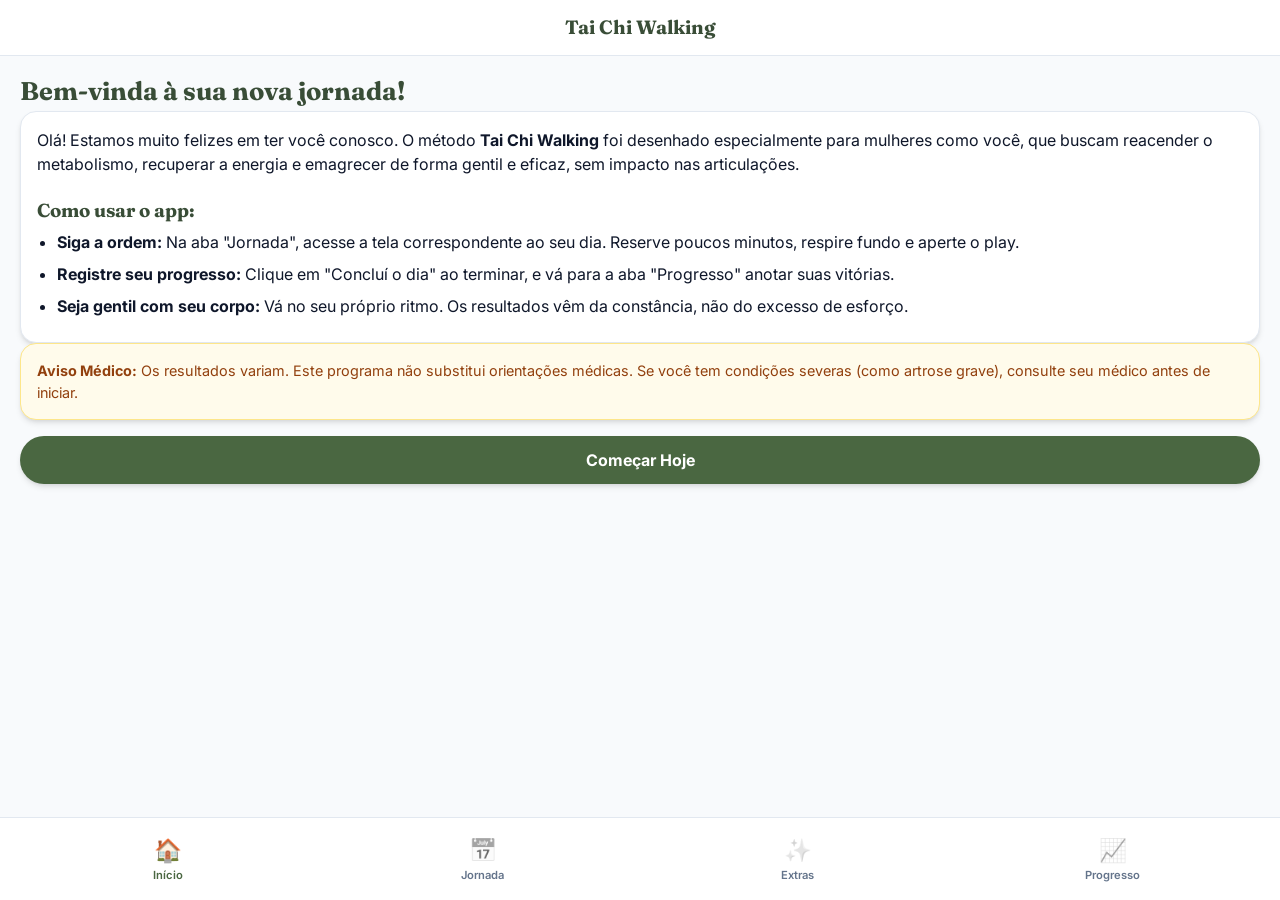
==== app/index.html @ db55c3ee "feat(app): cria aplicativo entregável SPA em /app" ====
<!DOCTYPE html>
<html lang="pt-BR">
<head>
    <meta charset="UTF-8">
    <meta name="viewport" content="width=device-width, initial-scale=1.0, maximum-scale=1.0, user-scalable=no">
    <title>Tai Chi Walking App</title>
    <link href="https://fonts.googleapis.com/css2?family=Fraunces:wght@400;700&family=Inter:wght@400;500;700&display=swap" rel="stylesheet">
    <link rel="stylesheet" href="style.css">
</head>
<body>
    
    <!-- Topbar -->
    <header class="topbar">
        <h1 class="app-title">Tai Chi Walking</h1>
    </header>

    <!-- Main Content Area -->
    <main class="app-content" id="app-content">
        <!-- Views will be injected here via JS -->
    </main>

    <!-- Bottom Navigation Bar -->
    <nav class="bottom-nav">
        <button class="nav-item active" onclick="navigate('home')">
            <span class="nav-icon">🏠</span>
            <span class="nav-label">Início</span>
        </button>
        <button class="nav-item" onclick="navigate('days')">
            <span class="nav-icon">📅</span>
            <span class="nav-label">Jornada</span>
        </button>
        <button class="nav-item" onclick="navigate('extras')">
            <span class="nav-icon">✨</span>
            <span class="nav-label">Extras</span>
        </button>
        <button class="nav-item" onclick="navigate('progress')">
            <span class="nav-icon">📈</span>
            <span class="nav-label">Progresso</span>
        </button>
    </nav>

    <!-- View Templates (Hidden) -->
    
    <!-- Home View -->
    <template id="tpl-home">
        <div class="view-padding">
            <h2 class="page-title">Bem-vinda à sua nova jornada!</h2>
            <div class="card">
                <p>Olá! Estamos muito felizes em ter você conosco. O método <strong>Tai Chi Walking</strong> foi desenhado especialmente para mulheres como você, que buscam reacender o metabolismo, recuperar a energia e emagrecer de forma gentil e eficaz, sem impacto nas articulações.</p>
                <br>
                <h3>Como usar o app:</h3>
                <ul class="home-list">
                    <li><strong>Siga a ordem:</strong> Na aba "Jornada", acesse a tela correspondente ao seu dia. Reserve poucos minutos, respire fundo e aperte o play.</li>
                    <li><strong>Registre seu progresso:</strong> Clique em "Concluí o dia" ao terminar, e vá para a aba "Progresso" anotar suas vitórias.</li>
                    <li><strong>Seja gentil com seu corpo:</strong> Vá no seu próprio ritmo. Os resultados vêm da constância, não do excesso de esforço.</li>
                </ul>
            </div>

            <div class="alert card">
                <strong>Aviso Médico:</strong> Os resultados variam. Este programa não substitui orientações médicas. Se você tem condições severas (como artrose grave), consulte seu médico antes de iniciar.
            </div>

            <button class="btn-primary mt-1" onclick="navigate('days')">Começar Hoje</button>
        </div>
    </template>

    <!-- Days List View -->
    <template id="tpl-days">
        <div class="view-padding pb-safe">
            <h2 class="page-title">Sua Jornada de 28 Dias</h2>
            <p class="text-muted">Acompanhe seu progresso diário.</p>
            <div id="days-container" class="days-grid mt-1">
                <!-- Days injected by JS -->
            </div>
        </div>
    </template>

    <!-- Single Day View -->
    <template id="tpl-day-detail">
        <div class="day-detail-view pb-safe">
            <button class="btn-back" onclick="navigate('days')">← Voltar</button>
            <div class="video-container" id="video-wrapper">
                <!-- iFrame injected here -->
            </div>
            <div class="view-padding">
                <div class="day-header">
                    <span class="day-badge" id="day-badge">Dia X</span>
                    <span class="day-duration" id="day-duration">10 min</span>
                </div>
                <h2 class="day-title mt-05" id="day-title">Título</h2>
                <div class="card mt-1">
                    <h3>Instruções de hoje:</h3>
                    <p id="day-instructions" class="mt-05"></p>
                </div>
                
                <button class="btn-primary mt-1" id="btn-complete" onclick="completeDay()">Concluí o dia</button>
            </div>
        </div>
    </template>

    <!-- Extras View -->
    <template id="tpl-extras">
        <div class="view-padding pb-safe">
            <h2 class="page-title">Módulos Extras</h2>
            <p class="text-muted">Ferramentas para potencializar seus resultados.</p>

            <div class="card mt-1 clickable" onclick="openExtra('stretch')">
                <div class="card-row">
                    <div class="card-icon">🧘‍♀️</div>
                    <div>
                        <h3 class="mt-0">Guia de Alongamento</h3>
                        <p class="text-sm text-muted">Melhore a postura e relaxe a musculatura</p>
                    </div>
                </div>
            </div>

            <div class="card mt-1 clickable" onclick="openExtra('sleep')">
                <div class="card-row">
                    <div class="card-icon">🌙</div>
                    <div>
                        <h3 class="mt-0">Meditação para o Sono</h3>
                        <p class="text-sm text-muted">Áudio guiado para sono profundo e reparador</p>
                    </div>
                </div>
            </div>

            <div class="card mt-1 clickable" onclick="openExtra('diet')">
                <div class="card-row">
                    <div class="card-icon">🥗</div>
                    <div>
                        <h3 class="mt-0">Plano Anti-Inchaço (7 Dias)</h3>
                        <p class="text-sm text-muted">Alimentação leve e sem complicações</p>
                    </div>
                </div>
            </div>

            <div class="card mt-1 clickable" onclick="openExtra('faq')">
                <div class="card-row">
                    <div class="card-icon">❓</div>
                    <div>
                        <h3 class="mt-0">Dúvidas Frequentes (FAQ)</h3>
                        <p class="text-sm text-muted">Respostas para as perguntas mais comuns</p>
                    </div>
                </div>
            </div>
        </div>
    </template>

    <!-- Extra Detail View -->
    <template id="tpl-extra-detail">
        <div class="day-detail-view pb-safe">
            <button class="btn-back" onclick="navigate('extras')">← Voltar</button>
            <div class="view-padding" id="extra-content-wrapper">
                <!-- Content injected here -->
            </div>
        </div>
    </template>

    <!-- Progress View -->
    <template id="tpl-progress">
        <div class="view-padding pb-safe">
            <h2 class="page-title">Seu Progresso</h2>
            <p class="text-muted">Registre seus números a cada 7 dias para visualizar a sua transformação!</p>
            
            <div class="progress-list mt-1" id="progress-container">
                <!-- Progress cards injected here -->
            </div>
            
            <button class="btn-primary mt-1" onclick="resetProgress()">Reiniciar Progresso do App</button>
        </div>
    </template>

    <script src="app.js"></script>
</body>
</html>
---- app/style.css ----
:root {
    --gd: #394d37;     /* Green Dark */
    --gl: #d8ead6;     /* Green Light */
    --wh: #ffffff;     /* White */
    --bd: #e2e8f0;     /* Border */
    --bg: #f8fafc;     /* Background */
    --mu: #64748b;     /* Muted Text */
    --dk: #0f172a;     /* Dark text */
    --primary: #4a6741;
    --primary-hover: #3d5536;
    --sh: 0 4px 6px -1px rgb(0 0 0 / 0.1), 0 2px 4px -2px rgb(0 0 0 / 0.1);
    --rad: 16px;
    --safe-bottom: 70px;
}

* {
    box-sizing: border-box;
    margin: 0;
    padding: 0;
    font-family: 'Inter', sans-serif;
}

body {
    background-color: var(--bg);
    color: var(--dk);
    -webkit-font-smoothing: antialiased;
    overflow-x: hidden;
    line-height: 1.5;
}

h1, h2, h3, h4 {
    font-family: 'Fraunces', serif;
    color: var(--gd);
    line-height: 1.2;
}

.text-muted { color: var(--mu); }
.text-sm { font-size: 0.85rem; }
.mt-0 { margin-top: 0 !important; }
.mt-05 { margin-top: 8px; }
.mt-1 { margin-top: 16px; }
.mb-1 { margin-bottom: 16px; }

.pb-safe { padding-bottom: calc(var(--safe-bottom) + 20px) !important; }

/* Topbar */
.topbar {
    background-color: var(--wh);
    padding: 16px 20px;
    border-bottom: 1px solid var(--bd);
    position: sticky;
    top: 0;
    z-index: 10;
    text-align: center;
}
.app-title {
    font-size: 1.2rem;
    margin: 0;
}

/* App Content */
.app-content {
    min-height: calc(100vh - 60px - var(--safe-bottom));
}
.view-padding {
    padding: 20px;
}
.page-title {
    font-size: 1.6rem;
    margin-bottom: 4px;
}

/* Cards */
.card {
    background: var(--wh);
    border: 1px solid var(--bd);
    border-radius: var(--rad);
    padding: 16px;
    box-shadow: var(--sh);
}
.card.clickable {
    cursor: pointer;
    transition: transform 0.1s ease;
}
.card.clickable:active {
    transform: scale(0.98);
}
.card-row {
    display: flex;
    align-items: center;
    gap: 16px;
}
.card-icon {
    font-size: 2rem;
    background: var(--gl);
    padding: 10px;
    border-radius: 12px;
    display: flex;
    align-items: center;
    justify-content: center;
}

/* Alert */
.alert {
    background-color: #fffbeb;
    border-color: #fde68a;
    color: #92400e;
    font-size: 0.9rem;
}

/* Buttons */
.btn-primary {
    background-color: var(--primary);
    color: var(--wh);
    border: none;
    padding: 14px 20px;
    border-radius: 99px;
    font-size: 1rem;
    font-weight: 700;
    width: 100%;
    cursor: pointer;
    box-shadow: var(--sh);
    transition: background 0.2s;
}
.btn-primary:hover {
    background-color: var(--primary-hover);
}
.btn-primary:disabled {
    background-color: var(--bd);
    color: var(--mu);
    cursor: not-allowed;
    box-shadow: none;
}
.btn-back {
    background: transparent;
    border: none;
    color: var(--primary);
    font-weight: 700;
    font-size: 1rem;
    padding: 16px 20px;
    cursor: pointer;
    display: inline-block;
}

/* Bottom Navigation */
.bottom-nav {
    position: fixed;
    bottom: 0;
    left: 0;
    right: 0;
    background: var(--wh);
    border-top: 1px solid var(--bd);
    display: flex;
    justify-content: space-around;
    padding: 10px 10px calc(10px + env(safe-area-inset-bottom));
    z-index: 100;
}
.nav-item {
    background: transparent;
    border: none;
    color: var(--mu);
    display: flex;
    flex-direction: column;
    align-items: center;
    gap: 4px;
    cursor: pointer;
    padding: 8px 12px;
    border-radius: 8px;
    width: 25%;
}
.nav-item.active {
    color: var(--primary);
}
.nav-icon {
    font-size: 1.4rem;
    filter: grayscale(1);
    opacity: 0.6;
}
.nav-item.active .nav-icon {
    filter: grayscale(0);
    opacity: 1;
}
.nav-label {
    font-size: 0.7rem;
    font-weight: 600;
}

/* Lists */
.home-list {
    padding-left: 20px;
    margin-top: 8px;
}
.home-list li {
    margin-bottom: 8px;
}

/* Days Grid */
.days-grid {
    display: grid;
    grid-template-columns: repeat(auto-fill, minmax(140px, 1fr));
    gap: 12px;
}
.day-card {
    background: var(--wh);
    border: 1px solid var(--bd);
    border-radius: 12px;
    padding: 16px;
    text-align: center;
    cursor: pointer;
    box-shadow: 0 1px 2px rgb(0 0 0 / 0.05);
    position: relative;
    overflow: hidden;
}
.day-card.completed {
    border-color: var(--primary);
    background-color: var(--gl);
}
.day-card.completed::after {
    content: '✓';
    position: absolute;
    top: -5px;
    right: -5px;
    background: var(--primary);
    color: white;
    width: 24px;
    height: 24px;
    border-radius: 50%;
    display: flex;
    align-items: center;
    justify-content: center;
    font-size: 0.8rem;
    font-weight: bold;
}
.day-number {
    font-family: 'Fraunces', serif;
    font-size: 1.2rem;
    color: var(--gd);
    font-weight: 700;
    margin-bottom: 4px;
}
.day-short-title {
    font-size: 0.75rem;
    color: var(--mu);
    white-space: nowrap;
    overflow: hidden;
    text-overflow: ellipsis;
}

/* Day Detail View */
.video-container {
    width: 100%;
    background: #000;
    position: relative;
    padding-bottom: 56.25%; /* 16:9 Aspect Ratio */
    height: 0;
}
.video-container iframe {
    position: absolute;
    top: 0;
    left: 0;
    width: 100%;
    height: 100%;
}
.day-header {
    display: flex;
    justify-content: space-between;
    align-items: center;
}
.day-badge {
    background: var(--gl);
    color: var(--gd);
    padding: 4px 10px;
    border-radius: 99px;
    font-size: 0.8rem;
    font-weight: 700;
}
.day-duration {
    color: var(--mu);
    font-size: 0.85rem;
    font-weight: 600;
}
.day-title {
    font-size: 1.4rem;
}

/* Extras Tables & Content */
.extra-title {
    font-size: 1.4rem;
    margin-bottom: 8px;
}
.diet-table {
    width: 100%;
    border-collapse: collapse;
    margin-top: 16px;
    background: var(--wh);
    border-radius: 12px;
    overflow: hidden;
    box-shadow: var(--sh);
}
.diet-table th, .diet-table td {
    padding: 12px;
    border: 1px solid var(--bd);
    text-align: left;
    font-size: 0.85rem;
}
.diet-table th {
    background: var(--bg);
    font-weight: 700;
    color: var(--gd);
}

.faq-item {
    margin-bottom: 16px;
    border-bottom: 1px solid var(--bd);
    padding-bottom: 16px;
}
.faq-item:last-child {
    border-bottom: none;
    margin-bottom: 0;
    padding-bottom: 0;
}
.faq-q {
    font-weight: 700;
    color: var(--gd);
    margin-bottom: 4px;
}
.faq-a {
    color: var(--dk);
    font-size: 0.9rem;
}

/* Progress Inputs */
.progress-card {
    background: var(--wh);
    border: 1px solid var(--bd);
    border-radius: 12px;
    padding: 16px;
    margin-bottom: 12px;
}
.progress-header {
    font-weight: 700;
    color: var(--gd);
    margin-bottom: 12px;
    border-bottom: 1px solid var(--bd);
    padding-bottom: 8px;
}
.input-group {
    display: flex;
    align-items: center;
    justify-content: space-between;
    margin-bottom: 8px;
}
.input-label {
    font-size: 0.85rem;
    color: var(--mu);
}
.input-field {
    width: 80px;
    padding: 6px;
    border: 1px solid var(--bd);
    border-radius: 6px;
    text-align: right;
    font-family: inherit;
}
.input-field:focus {
    outline: none;
    border-color: var(--primary);
}
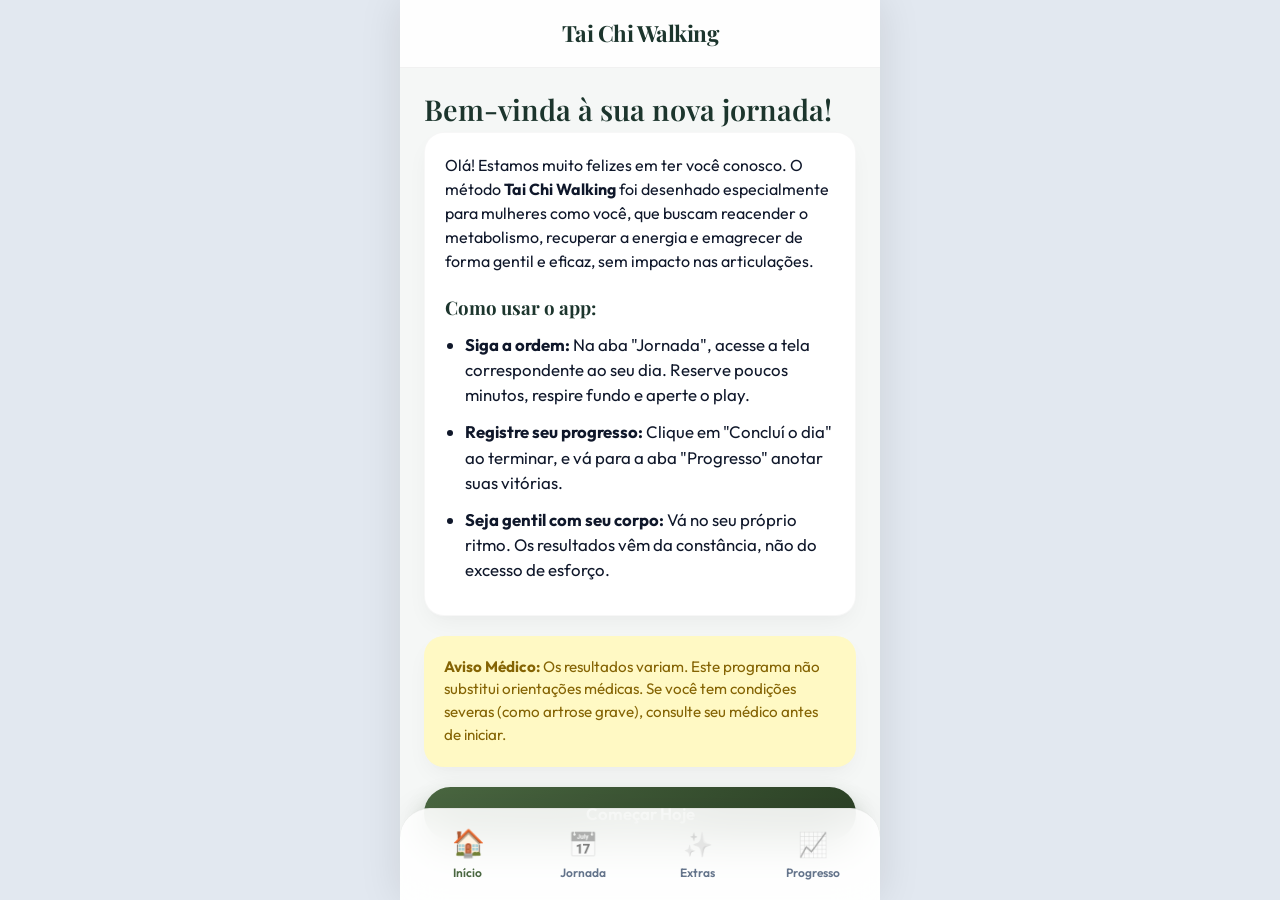
==== commit d3d467bd: "fix(app): corrige renderização, resolve paths e adiciona UI premium restrita para desktop" ====
--- a/app/index.html
+++ b/app/index.html
@@ -3,12 +3,12 @@
 <head>
     <meta charset="UTF-8">
     <meta name="viewport" content="width=device-width, initial-scale=1.0, maximum-scale=1.0, user-scalable=no">
-    <title>Tai Chi Walking App</title>
-    <link href="https://fonts.googleapis.com/css2?family=Fraunces:wght@400;700&family=Inter:wght@400;500;700&display=swap" rel="stylesheet">
-    <link rel="stylesheet" href="style.css">
+    <title>Tai Chi Walking - App</title>
+    <link href="https://fonts.googleapis.com/css2?family=Outfit:wght@300;400;500;600;700&family=Playfair+Display:ital,wght@0,600;1,600&display=swap" rel="stylesheet">
+    <link rel="stylesheet" href="/app/style.css">
 </head>
 <body>
-    
+<div class="mobile-wrapper">
     <!-- Topbar -->
     <header class="topbar">
         <h1 class="app-title">Tai Chi Walking</h1>
@@ -166,10 +166,11 @@
                 <!-- Progress cards injected here -->
             </div>
             
-            <button class="btn-primary mt-1" onclick="resetProgress()">Reiniciar Progresso do App</button>
+            <button class="btn-danger mt-1" onclick="resetProgress()">Reiniciar Progresso do App</button>
         </div>
     </template>
 
-    <script src="app.js"></script>
+</div> <!-- End mobile-wrapper -->
+    <script src="/app/app.js"></script>
 </body>
 </html>
--- a/app/style.css
+++ b/app/style.css
@@ -1,15 +1,15 @@
 :root {
-    --gd: #394d37;     /* Green Dark */
-    --gl: #d8ead6;     /* Green Light */
+    --gd: #1C352D;     /* Premium Dark Green */
+    --gl: #EAF2EE;     /* Sage Light */
     --wh: #ffffff;     /* White */
-    --bd: #e2e8f0;     /* Border */
-    --bg: #f8fafc;     /* Background */
-    --mu: #64748b;     /* Muted Text */
-    --dk: #0f172a;     /* Dark text */
-    --primary: #4a6741;
-    --primary-hover: #3d5536;
-    --sh: 0 4px 6px -1px rgb(0 0 0 / 0.1), 0 2px 4px -2px rgb(0 0 0 / 0.1);
-    --rad: 16px;
+    --bd: #E2E8F0;     /* Border */
+    --bg: #F5F7F6;     /* App Background */
+    --mu: #64748B;     /* Muted Text */
+    --dk: #0F172A;     /* Dark text */
+    --primary: #4A6741;
+    --primary-hover: #3D5536;
+    --sh: 0 10px 25px -5px rgba(0, 0, 0, 0.05), 0 8px 10px -6px rgba(0, 0, 0, 0.01);
+    --rad: 20px;
     --safe-bottom: 70px;
 }
 
@@ -17,19 +17,35 @@
     box-sizing: border-box;
     margin: 0;
     padding: 0;
-    font-family: 'Inter', sans-serif;
+    font-family: 'Outfit', sans-serif;
 }
 
 body {
-    background-color: var(--bg);
+    background-color: #E2E8F0; /* Darker bg outside the mobile wrapper */
     color: var(--dk);
     -webkit-font-smoothing: antialiased;
     overflow-x: hidden;
     line-height: 1.5;
+    display: flex;
+    justify-content: center;
+}
+
+/* 
+  MOBILE WRAPPER 
+  Constraints for desktop screens to look like a phone.
+*/
+.mobile-wrapper {
+    width: 100%;
+    max-width: 480px;
+    background-color: var(--bg);
+    min-height: 100vh;
+    position: relative;
+    box-shadow: 0 0 40px rgba(0,0,0,0.1);
+    overflow: hidden;
 }
 
 h1, h2, h3, h4 {
-    font-family: 'Fraunces', serif;
+    font-family: 'Playfair Display', serif;
     color: var(--gd);
     line-height: 1.2;
 }
@@ -38,24 +54,27 @@
 .text-sm { font-size: 0.85rem; }
 .mt-0 { margin-top: 0 !important; }
 .mt-05 { margin-top: 8px; }
-.mt-1 { margin-top: 16px; }
-.mb-1 { margin-bottom: 16px; }
-
-.pb-safe { padding-bottom: calc(var(--safe-bottom) + 20px) !important; }
+.mt-1 { margin-top: 20px; }
+.mb-1 { margin-bottom: 20px; }
+
+.pb-safe { padding-bottom: calc(var(--safe-bottom) + 30px) !important; }
 
 /* Topbar */
 .topbar {
-    background-color: var(--wh);
-    padding: 16px 20px;
-    border-bottom: 1px solid var(--bd);
+    background-color: rgba(255, 255, 255, 0.85);
+    backdrop-filter: blur(12px);
+    -webkit-backdrop-filter: blur(12px);
+    padding: 20px;
+    border-bottom: 1px solid rgba(0,0,0,0.05);
     position: sticky;
     top: 0;
     z-index: 10;
     text-align: center;
 }
 .app-title {
-    font-size: 1.2rem;
+    font-size: 1.4rem;
     margin: 0;
+    letter-spacing: -0.5px;
 }
 
 /* App Content */
@@ -63,27 +82,31 @@
     min-height: calc(100vh - 60px - var(--safe-bottom));
 }
 .view-padding {
-    padding: 20px;
+    padding: 24px;
 }
 .page-title {
-    font-size: 1.6rem;
-    margin-bottom: 4px;
+    font-size: 1.8rem;
+    margin-bottom: 6px;
+    font-weight: 600;
 }
 
 /* Cards */
 .card {
     background: var(--wh);
-    border: 1px solid var(--bd);
+    border: 1px solid rgba(0,0,0,0.03);
     border-radius: var(--rad);
-    padding: 16px;
+    padding: 20px;
     box-shadow: var(--sh);
 }
 .card.clickable {
     cursor: pointer;
-    transition: transform 0.1s ease;
+    transition: transform 0.2s cubic-bezier(0.4, 0, 0.2, 1), box-shadow 0.2s;
+}
+.card.clickable:hover {
+    box-shadow: 0 20px 25px -5px rgba(0, 0, 0, 0.1);
 }
 .card.clickable:active {
-    transform: scale(0.98);
+    transform: scale(0.97);
 }
 .card-row {
     display: flex;
@@ -91,10 +114,11 @@
     gap: 16px;
 }
 .card-icon {
-    font-size: 2rem;
+    font-size: 1.8rem;
     background: var(--gl);
-    padding: 10px;
-    border-radius: 12px;
+    width: 56px;
+    height: 56px;
+    border-radius: 16px;
     display: flex;
     align-items: center;
     justify-content: center;
@@ -102,58 +126,79 @@
 
 /* Alert */
 .alert {
-    background-color: #fffbeb;
-    border-color: #fde68a;
-    color: #92400e;
-    font-size: 0.9rem;
+    background-color: #FFF9C4;
+    border: none;
+    color: #856404;
+    font-size: 0.95rem;
+    margin-top: 20px;
 }
 
 /* Buttons */
 .btn-primary {
-    background-color: var(--primary);
+    background: linear-gradient(135deg, var(--primary) 0%, #2A3F24 100%);
     color: var(--wh);
+    border: none;
+    padding: 16px 20px;
+    border-radius: 99px;
+    font-size: 1.05rem;
+    font-family: 'Outfit', sans-serif;
+    font-weight: 600;
+    width: 100%;
+    cursor: pointer;
+    box-shadow: 0 10px 20px rgba(74, 103, 65, 0.3);
+    transition: transform 0.2s, box-shadow 0.2s;
+}
+.btn-primary:active {
+    transform: translateY(2px);
+    box-shadow: 0 5px 10px rgba(74, 103, 65, 0.3);
+}
+.btn-primary:disabled {
+    background: #CBD5E1;
+    color: #94A3B8;
+    cursor: not-allowed;
+    box-shadow: none;
+}
+.btn-danger {
+    background: #FEE2E2;
+    color: #991B1B;
     border: none;
     padding: 14px 20px;
     border-radius: 99px;
-    font-size: 1rem;
-    font-weight: 700;
-    width: 100%;
-    cursor: pointer;
-    box-shadow: var(--sh);
-    transition: background 0.2s;
-}
-.btn-primary:hover {
-    background-color: var(--primary-hover);
-}
-.btn-primary:disabled {
-    background-color: var(--bd);
-    color: var(--mu);
-    cursor: not-allowed;
-    box-shadow: none;
+    font-size: 0.95rem;
+    font-weight: 600;
+    width: 100%;
+    cursor: pointer;
 }
 .btn-back {
     background: transparent;
     border: none;
     color: var(--primary);
-    font-weight: 700;
-    font-size: 1rem;
-    padding: 16px 20px;
-    cursor: pointer;
-    display: inline-block;
+    font-weight: 600;
+    font-size: 1.05rem;
+    padding: 20px 24px;
+    cursor: pointer;
+    display: flex;
+    align-items: center;
+    gap: 8px;
+    font-family: 'Outfit', sans-serif;
 }
 
 /* Bottom Navigation */
 .bottom-nav {
-    position: fixed;
+    position: absolute;
     bottom: 0;
     left: 0;
     right: 0;
-    background: var(--wh);
-    border-top: 1px solid var(--bd);
+    background: rgba(255, 255, 255, 0.9);
+    backdrop-filter: blur(20px);
+    -webkit-backdrop-filter: blur(20px);
+    border-top: 1px solid rgba(0,0,0,0.05);
     display: flex;
     justify-content: space-around;
-    padding: 10px 10px calc(10px + env(safe-area-inset-bottom));
+    padding: 12px 10px calc(12px + env(safe-area-inset-bottom));
     z-index: 100;
+    border-radius: 30px 30px 0 0;
+    box-shadow: 0 -10px 25px rgba(0,0,0,0.03);
 }
 .nav-item {
     background: transparent;
@@ -162,54 +207,63 @@
     display: flex;
     flex-direction: column;
     align-items: center;
-    gap: 4px;
+    gap: 6px;
     cursor: pointer;
     padding: 8px 12px;
-    border-radius: 8px;
+    border-radius: 12px;
     width: 25%;
+    transition: all 0.2s;
 }
 .nav-item.active {
     color: var(--primary);
 }
 .nav-icon {
-    font-size: 1.4rem;
+    font-size: 1.5rem;
     filter: grayscale(1);
-    opacity: 0.6;
+    opacity: 0.5;
+    transition: all 0.3s cubic-bezier(0.4, 0, 0.2, 1);
 }
 .nav-item.active .nav-icon {
     filter: grayscale(0);
     opacity: 1;
+    transform: translateY(-2px) scale(1.1);
 }
 .nav-label {
-    font-size: 0.7rem;
-    font-weight: 600;
+    font-size: 0.75rem;
+    font-weight: 600;
+    font-family: 'Outfit', sans-serif;
 }
 
 /* Lists */
 .home-list {
     padding-left: 20px;
-    margin-top: 8px;
+    margin-top: 12px;
+    font-size: 1.05rem;
 }
 .home-list li {
-    margin-bottom: 8px;
+    margin-bottom: 12px;
 }
 
 /* Days Grid */
 .days-grid {
     display: grid;
     grid-template-columns: repeat(auto-fill, minmax(140px, 1fr));
-    gap: 12px;
+    gap: 16px;
 }
 .day-card {
     background: var(--wh);
-    border: 1px solid var(--bd);
-    border-radius: 12px;
-    padding: 16px;
+    border: 1px solid rgba(0,0,0,0.04);
+    border-radius: 16px;
+    padding: 20px 16px;
     text-align: center;
     cursor: pointer;
-    box-shadow: 0 1px 2px rgb(0 0 0 / 0.05);
+    box-shadow: var(--sh);
     position: relative;
     overflow: hidden;
+    transition: transform 0.2s;
+}
+.day-card:active {
+    transform: scale(0.95);
 }
 .day-card.completed {
     border-color: var(--primary);
@@ -218,28 +272,30 @@
 .day-card.completed::after {
     content: '✓';
     position: absolute;
-    top: -5px;
-    right: -5px;
+    top: -8px;
+    right: -8px;
     background: var(--primary);
     color: white;
-    width: 24px;
-    height: 24px;
+    width: 32px;
+    height: 32px;
     border-radius: 50%;
     display: flex;
-    align-items: center;
-    justify-content: center;
-    font-size: 0.8rem;
+    align-items: flex-end;
+    justify-content: flex-start;
+    padding-left: 6px;
+    padding-bottom: 6px;
+    font-size: 0.9rem;
     font-weight: bold;
 }
 .day-number {
-    font-family: 'Fraunces', serif;
-    font-size: 1.2rem;
+    font-family: 'Playfair Display', serif;
+    font-size: 1.4rem;
     color: var(--gd);
     font-weight: 700;
-    margin-bottom: 4px;
+    margin-bottom: 8px;
 }
 .day-short-title {
-    font-size: 0.75rem;
+    font-size: 0.85rem;
     color: var(--mu);
     white-space: nowrap;
     overflow: hidden;
@@ -269,50 +325,50 @@
 .day-badge {
     background: var(--gl);
     color: var(--gd);
-    padding: 4px 10px;
+    padding: 6px 14px;
     border-radius: 99px;
-    font-size: 0.8rem;
+    font-size: 0.85rem;
     font-weight: 700;
 }
 .day-duration {
     color: var(--mu);
-    font-size: 0.85rem;
+    font-size: 0.9rem;
     font-weight: 600;
 }
 .day-title {
-    font-size: 1.4rem;
+    font-size: 1.6rem;
 }
 
 /* Extras Tables & Content */
 .extra-title {
-    font-size: 1.4rem;
-    margin-bottom: 8px;
+    font-size: 1.6rem;
+    margin-bottom: 12px;
 }
 .diet-table {
     width: 100%;
     border-collapse: collapse;
-    margin-top: 16px;
+    margin-top: 20px;
     background: var(--wh);
-    border-radius: 12px;
+    border-radius: var(--rad);
     overflow: hidden;
     box-shadow: var(--sh);
 }
 .diet-table th, .diet-table td {
-    padding: 12px;
+    padding: 16px;
     border: 1px solid var(--bd);
     text-align: left;
-    font-size: 0.85rem;
+    font-size: 0.9rem;
 }
 .diet-table th {
-    background: var(--bg);
+    background: var(--gl);
     font-weight: 700;
     color: var(--gd);
 }
 
 .faq-item {
-    margin-bottom: 16px;
-    border-bottom: 1px solid var(--bd);
-    padding-bottom: 16px;
+    margin-bottom: 20px;
+    border-bottom: 1px solid rgba(0,0,0,0.05);
+    padding-bottom: 20px;
 }
 .faq-item:last-child {
     border-bottom: none;
@@ -320,49 +376,62 @@
     padding-bottom: 0;
 }
 .faq-q {
-    font-weight: 700;
-    color: var(--gd);
-    margin-bottom: 4px;
+    font-weight: 600;
+    font-size: 1.05rem;
+    color: var(--gd);
+    margin-bottom: 8px;
 }
 .faq-a {
-    color: var(--dk);
-    font-size: 0.9rem;
+    color: var(--mu);
+    font-size: 1rem;
 }
 
 /* Progress Inputs */
 .progress-card {
     background: var(--wh);
-    border: 1px solid var(--bd);
-    border-radius: 12px;
-    padding: 16px;
-    margin-bottom: 12px;
+    border: 1px solid rgba(0,0,0,0.03);
+    border-radius: var(--rad);
+    padding: 20px;
+    margin-bottom: 16px;
+    box-shadow: var(--sh);
 }
 .progress-header {
     font-weight: 700;
-    color: var(--gd);
+    font-family: 'Playfair Display', serif;
+    font-size: 1.3rem;
+    color: var(--gd);
+    margin-bottom: 16px;
+    border-bottom: 1px solid rgba(0,0,0,0.05);
+    padding-bottom: 12px;
+}
+.input-group {
+    display: flex;
+    align-items: center;
+    justify-content: space-between;
     margin-bottom: 12px;
-    border-bottom: 1px solid var(--bd);
-    padding-bottom: 8px;
-}
-.input-group {
-    display: flex;
-    align-items: center;
-    justify-content: space-between;
-    margin-bottom: 8px;
+}
+.input-group:last-child {
+    margin-bottom: 0;
 }
 .input-label {
-    font-size: 0.85rem;
-    color: var(--mu);
+    font-size: 0.95rem;
+    font-weight: 500;
+    color: var(--dk);
 }
 .input-field {
-    width: 80px;
-    padding: 6px;
+    width: 90px;
+    padding: 10px;
     border: 1px solid var(--bd);
-    border-radius: 6px;
+    border-radius: 10px;
     text-align: right;
     font-family: inherit;
+    font-size: 1rem;
+    font-weight: 600;
+    color: var(--primary);
+    background: var(--bg);
 }
 .input-field:focus {
     outline: none;
     border-color: var(--primary);
-}
+    background: var(--wh);
+}
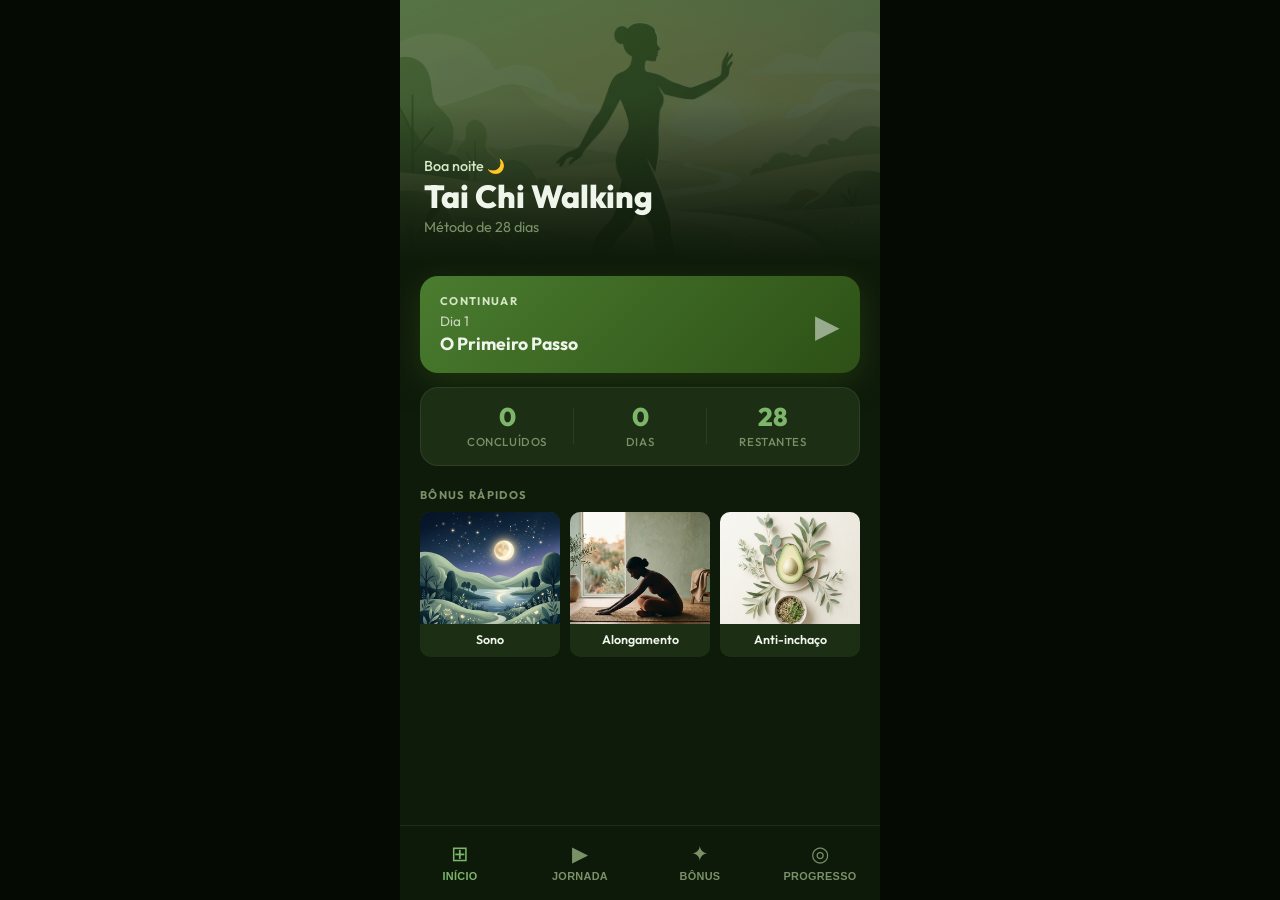
==== commit c3121240: "refactor(app): reconstrução completa da interface para estilo premium dark-mode, reduzindo textos, m" ====
--- a/app/index.html
+++ b/app/index.html
@@ -3,174 +3,190 @@
 <head>
     <meta charset="UTF-8">
     <meta name="viewport" content="width=device-width, initial-scale=1.0, maximum-scale=1.0, user-scalable=no">
-    <title>Tai Chi Walking - App</title>
-    <link href="https://fonts.googleapis.com/css2?family=Outfit:wght@300;400;500;600;700&family=Playfair+Display:ital,wght@0,600;1,600&display=swap" rel="stylesheet">
+    <title>Tai Chi Walking</title>
+    <link href="https://fonts.googleapis.com/css2?family=Outfit:wght@300;400;500;600;700;800&display=swap" rel="stylesheet">
     <link rel="stylesheet" href="/app/style.css">
 </head>
 <body>
 <div class="mobile-wrapper">
-    <!-- Topbar -->
-    <header class="topbar">
-        <h1 class="app-title">Tai Chi Walking</h1>
-    </header>
 
     <!-- Main Content Area -->
-    <main class="app-content" id="app-content">
-        <!-- Views will be injected here via JS -->
-    </main>
+    <main class="app-content" id="app-content"></main>
 
     <!-- Bottom Navigation Bar -->
-    <nav class="bottom-nav">
-        <button class="nav-item active" onclick="navigate('home')">
-            <span class="nav-icon">🏠</span>
+    <nav class="bottom-nav" id="bottom-nav">
+        <button class="nav-item active" id="nav-home" onclick="navigate('home')">
+            <span class="nav-icon">⊞</span>
             <span class="nav-label">Início</span>
         </button>
-        <button class="nav-item" onclick="navigate('days')">
-            <span class="nav-icon">📅</span>
+        <button class="nav-item" id="nav-days" onclick="navigate('days')">
+            <span class="nav-icon">▶</span>
             <span class="nav-label">Jornada</span>
         </button>
-        <button class="nav-item" onclick="navigate('extras')">
-            <span class="nav-icon">✨</span>
-            <span class="nav-label">Extras</span>
+        <button class="nav-item" id="nav-extras" onclick="navigate('extras')">
+            <span class="nav-icon">✦</span>
+            <span class="nav-label">Bônus</span>
         </button>
-        <button class="nav-item" onclick="navigate('progress')">
-            <span class="nav-icon">📈</span>
+        <button class="nav-item" id="nav-progress" onclick="navigate('progress')">
+            <span class="nav-icon">◎</span>
             <span class="nav-label">Progresso</span>
         </button>
     </nav>
 
-    <!-- View Templates (Hidden) -->
-    
-    <!-- Home View -->
+    <!-- ═══════════════ TEMPLATES ═══════════════ -->
+
+    <!-- HOME -->
     <template id="tpl-home">
-        <div class="view-padding">
-            <h2 class="page-title">Bem-vinda à sua nova jornada!</h2>
-            <div class="card">
-                <p>Olá! Estamos muito felizes em ter você conosco. O método <strong>Tai Chi Walking</strong> foi desenhado especialmente para mulheres como você, que buscam reacender o metabolismo, recuperar a energia e emagrecer de forma gentil e eficaz, sem impacto nas articulações.</p>
-                <br>
-                <h3>Como usar o app:</h3>
-                <ul class="home-list">
-                    <li><strong>Siga a ordem:</strong> Na aba "Jornada", acesse a tela correspondente ao seu dia. Reserve poucos minutos, respire fundo e aperte o play.</li>
-                    <li><strong>Registre seu progresso:</strong> Clique em "Concluí o dia" ao terminar, e vá para a aba "Progresso" anotar suas vitórias.</li>
-                    <li><strong>Seja gentil com seu corpo:</strong> Vá no seu próprio ritmo. Os resultados vêm da constância, não do excesso de esforço.</li>
-                </ul>
-            </div>
-
-            <div class="alert card">
-                <strong>Aviso Médico:</strong> Os resultados variam. Este programa não substitui orientações médicas. Se você tem condições severas (como artrose grave), consulte seu médico antes de iniciar.
-            </div>
-
-            <button class="btn-primary mt-1" onclick="navigate('days')">Começar Hoje</button>
-        </div>
-    </template>
-
-    <!-- Days List View -->
-    <template id="tpl-days">
-        <div class="view-padding pb-safe">
-            <h2 class="page-title">Sua Jornada de 28 Dias</h2>
-            <p class="text-muted">Acompanhe seu progresso diário.</p>
-            <div id="days-container" class="days-grid mt-1">
-                <!-- Days injected by JS -->
-            </div>
-        </div>
-    </template>
-
-    <!-- Single Day View -->
-    <template id="tpl-day-detail">
-        <div class="day-detail-view pb-safe">
-            <button class="btn-back" onclick="navigate('days')">← Voltar</button>
-            <div class="video-container" id="video-wrapper">
-                <!-- iFrame injected here -->
-            </div>
-            <div class="view-padding">
-                <div class="day-header">
-                    <span class="day-badge" id="day-badge">Dia X</span>
-                    <span class="day-duration" id="day-duration">10 min</span>
-                </div>
-                <h2 class="day-title mt-05" id="day-title">Título</h2>
-                <div class="card mt-1">
-                    <h3>Instruções de hoje:</h3>
-                    <p id="day-instructions" class="mt-05"></p>
-                </div>
-                
-                <button class="btn-primary mt-1" id="btn-complete" onclick="completeDay()">Concluí o dia</button>
-            </div>
-        </div>
-    </template>
-
-    <!-- Extras View -->
-    <template id="tpl-extras">
-        <div class="view-padding pb-safe">
-            <h2 class="page-title">Módulos Extras</h2>
-            <p class="text-muted">Ferramentas para potencializar seus resultados.</p>
-
-            <div class="card mt-1 clickable" onclick="openExtra('stretch')">
-                <div class="card-row">
-                    <div class="card-icon">🧘‍♀️</div>
-                    <div>
-                        <h3 class="mt-0">Guia de Alongamento</h3>
-                        <p class="text-sm text-muted">Melhore a postura e relaxe a musculatura</p>
-                    </div>
+        <div class="home-view">
+            <!-- Hero -->
+            <div class="home-hero">
+                <div class="home-hero-overlay"></div>
+                <div class="home-hero-content">
+                    <p class="home-greeting" id="home-greeting">Bom dia ☀️</p>
+                    <h1 class="home-title">Tai Chi Walking</h1>
+                    <p class="home-sub">Método de 28 dias</p>
                 </div>
             </div>
 
-            <div class="card mt-1 clickable" onclick="openExtra('sleep')">
-                <div class="card-row">
-                    <div class="card-icon">🌙</div>
-                    <div>
-                        <h3 class="mt-0">Meditação para o Sono</h3>
-                        <p class="text-sm text-muted">Áudio guiado para sono profundo e reparador</p>
+            <!-- Continue Card -->
+            <div class="home-body">
+                <div class="continue-card" id="continue-card" onclick="goToNextDay()">
+                    <div class="continue-left">
+                        <span class="continue-label">CONTINUAR</span>
+                        <span class="continue-day" id="continue-day-label">Dia 1</span>
+                        <span class="continue-title" id="continue-day-title">O Primeiro Passo</span>
+                    </div>
+                    <div class="continue-arrow">▶</div>
+                </div>
+
+                <!-- Stats Strip -->
+                <div class="stats-strip">
+                    <div class="stat-item">
+                        <span class="stat-num" id="stat-done">0</span>
+                        <span class="stat-label">Concluídos</span>
+                    </div>
+                    <div class="stat-divider"></div>
+                    <div class="stat-item">
+                        <span class="stat-num" id="stat-streak">0</span>
+                        <span class="stat-label">Dias</span>
+                    </div>
+                    <div class="stat-divider"></div>
+                    <div class="stat-item">
+                        <span class="stat-num" id="stat-left">28</span>
+                        <span class="stat-label">Restantes</span>
                     </div>
                 </div>
-            </div>
 
-            <div class="card mt-1 clickable" onclick="openExtra('diet')">
-                <div class="card-row">
-                    <div class="card-icon">🥗</div>
-                    <div>
-                        <h3 class="mt-0">Plano Anti-Inchaço (7 Dias)</h3>
-                        <p class="text-sm text-muted">Alimentação leve e sem complicações</p>
+                <!-- Quick Access -->
+                <p class="section-label">BÔNUS RÁPIDOS</p>
+                <div class="quick-row">
+                    <div class="quick-card" onclick="openExtra('sleep')">
+                        <div class="quick-cover" style="background-image:url('cover_sleep.png')"></div>
+                        <span class="quick-title">Sono</span>
                     </div>
-                </div>
-            </div>
-
-            <div class="card mt-1 clickable" onclick="openExtra('faq')">
-                <div class="card-row">
-                    <div class="card-icon">❓</div>
-                    <div>
-                        <h3 class="mt-0">Dúvidas Frequentes (FAQ)</h3>
-                        <p class="text-sm text-muted">Respostas para as perguntas mais comuns</p>
+                    <div class="quick-card" onclick="openExtra('stretch')">
+                        <div class="quick-cover" style="background-image:url('cover_stretch.png')"></div>
+                        <span class="quick-title">Alongamento</span>
+                    </div>
+                    <div class="quick-card" onclick="openExtra('diet')">
+                        <div class="quick-cover" style="background-image:url('cover_diet.png')"></div>
+                        <span class="quick-title">Anti-inchaço</span>
                     </div>
                 </div>
             </div>
         </div>
     </template>
 
-    <!-- Extra Detail View -->
-    <template id="tpl-extra-detail">
-        <div class="day-detail-view pb-safe">
-            <button class="btn-back" onclick="navigate('extras')">← Voltar</button>
-            <div class="view-padding" id="extra-content-wrapper">
-                <!-- Content injected here -->
+    <!-- DAYS / JORNADA -->
+    <template id="tpl-days">
+        <div class="scroll-view pb-safe">
+            <div class="screen-header">
+                <h2 class="screen-title">Sua Jornada</h2>
+            </div>
+            <div id="days-container" class="weeks-list"></div>
+        </div>
+    </template>
+
+    <!-- DAY DETAIL -->
+    <template id="tpl-day-detail">
+        <div class="detail-view pb-safe">
+            <button class="floating-back" onclick="navigate('days')">‹</button>
+            <div class="detail-video-wrap" id="video-wrapper"></div>
+            <div class="detail-body">
+                <div class="detail-tags">
+                    <span class="tag-pill" id="day-badge">Dia 1</span>
+                    <span class="tag-pill tag-muted" id="day-duration">10 min</span>
+                </div>
+                <h2 class="detail-title" id="day-title"></h2>
+                <p class="detail-instructions" id="day-instructions"></p>
+                <button class="btn-complete" id="btn-complete" onclick="completeDay()">
+                    ✓ &nbsp; Concluí o dia
+                </button>
             </div>
         </div>
     </template>
 
-    <!-- Progress View -->
-    <template id="tpl-progress">
-        <div class="view-padding pb-safe">
-            <h2 class="page-title">Seu Progresso</h2>
-            <p class="text-muted">Registre seus números a cada 7 dias para visualizar a sua transformação!</p>
-            
-            <div class="progress-list mt-1" id="progress-container">
-                <!-- Progress cards injected here -->
+    <!-- EXTRAS -->
+    <template id="tpl-extras">
+        <div class="scroll-view pb-safe">
+            <div class="screen-header">
+                <h2 class="screen-title">Bônus</h2>
             </div>
-            
-            <button class="btn-danger mt-1" onclick="resetProgress()">Reiniciar Progresso do App</button>
+            <div class="extras-grid">
+                <div class="extra-card" onclick="openExtra('sleep')">
+                    <div class="extra-cover" style="background-image:url('cover_sleep.png')"></div>
+                    <div class="extra-info">
+                        <span class="extra-tag">Meditação</span>
+                        <p class="extra-name">Sono Profundo</p>
+                    </div>
+                </div>
+                <div class="extra-card" onclick="openExtra('stretch')">
+                    <div class="extra-cover" style="background-image:url('cover_stretch.png')"></div>
+                    <div class="extra-info">
+                        <span class="extra-tag">Alongamento</span>
+                        <p class="extra-name">Revitalizante</p>
+                    </div>
+                </div>
+                <div class="extra-card extra-wide" onclick="openExtra('diet')">
+                    <div class="extra-cover" style="background-image:url('cover_diet.png')"></div>
+                    <div class="extra-info">
+                        <span class="extra-tag">Nutrição</span>
+                        <p class="extra-name">Plano Anti-inchaço 7 Dias</p>
+                    </div>
+                </div>
+                <div class="extra-card extra-wide" onclick="openExtra('faq')">
+                    <div class="extra-cover extra-cover-faq"></div>
+                    <div class="extra-info">
+                        <span class="extra-tag">Suporte</span>
+                        <p class="extra-name">Dúvidas Frequentes</p>
+                    </div>
+                </div>
+            </div>
         </div>
     </template>
 
-</div> <!-- End mobile-wrapper -->
-    <script src="/app/app.js"></script>
+    <!-- EXTRA DETAIL -->
+    <template id="tpl-extra-detail">
+        <div class="detail-view pb-safe">
+            <button class="floating-back" onclick="navigate('extras')">‹</button>
+            <div id="extra-content-wrapper"></div>
+        </div>
+    </template>
+
+    <!-- PROGRESS -->
+    <template id="tpl-progress">
+        <div class="scroll-view pb-safe">
+            <div class="screen-header">
+                <h2 class="screen-title">Meu Progresso</h2>
+            </div>
+            <div id="progress-container" class="progress-list"></div>
+            <div style="padding:0 20px 20px">
+                <button class="btn-reset" onclick="resetProgress()">Reiniciar tudo</button>
+            </div>
+        </div>
+    </template>
+
+</div>
+<script src="/app/app.js"></script>
 </body>
 </html>
--- a/app/style.css
+++ b/app/style.css
@@ -1,437 +1,433 @@
+/* ─── RESET & BASE ─────────────────────────────────────────────────────────── */
 :root {
-    --gd: #1C352D;     /* Premium Dark Green */
-    --gl: #EAF2EE;     /* Sage Light */
-    --wh: #ffffff;     /* White */
-    --bd: #E2E8F0;     /* Border */
-    --bg: #F5F7F6;     /* App Background */
-    --mu: #64748B;     /* Muted Text */
-    --dk: #0F172A;     /* Dark text */
-    --primary: #4A6741;
-    --primary-hover: #3D5536;
-    --sh: 0 10px 25px -5px rgba(0, 0, 0, 0.05), 0 8px 10px -6px rgba(0, 0, 0, 0.01);
-    --rad: 20px;
-    --safe-bottom: 70px;
-}
-
-* {
-    box-sizing: border-box;
-    margin: 0;
-    padding: 0;
+    --green: #2D5016;
+    --green-mid: #4A7C2F;
+    --green-light: #7DB56A;
+    --sage: #D4E6C3;
+    --bg: #0E1A0A;
+    --bg2: #162210;
+    --surface: #1C2E14;
+    --surface2: #243819;
+    --border: rgba(255,255,255,0.08);
+    --text: #F0F5EC;
+    --text-muted: #7A9168;
+    --gold: #C8A84B;
+    --rad: 18px;
+    --rad-sm: 10px;
+}
+
+* { box-sizing: border-box; margin: 0; padding: 0; -webkit-tap-highlight-color: transparent; }
+
+body {
+    background: #050A03;
+    display: flex;
+    justify-content: center;
     font-family: 'Outfit', sans-serif;
-}
-
-body {
-    background-color: #E2E8F0; /* Darker bg outside the mobile wrapper */
-    color: var(--dk);
-    -webkit-font-smoothing: antialiased;
+    color: var(--text);
+    overflow: hidden;
+    height: 100vh;
+}
+
+.mobile-wrapper {
+    width: 100%;
+    max-width: 480px;
+    height: 100vh;
+    background: var(--bg);
+    position: relative;
+    display: flex;
+    flex-direction: column;
+    overflow: hidden;
+}
+
+/* ─── APP CONTENT ────────────────────────────────────────────────────────────── */
+.app-content {
+    flex: 1;
+    overflow-y: auto;
     overflow-x: hidden;
-    line-height: 1.5;
-    display: flex;
+    -webkit-overflow-scrolling: touch;
+}
+
+.scroll-view { height: 100%; overflow-y: auto; }
+.pb-safe { padding-bottom: 90px; }
+
+/* ─── BOTTOM NAV ─────────────────────────────────────────────────────────────── */
+.bottom-nav {
+    display: flex;
+    background: rgba(14, 26, 10, 0.95);
+    backdrop-filter: blur(20px);
+    -webkit-backdrop-filter: blur(20px);
+    border-top: 1px solid var(--border);
+    padding: 10px 0 calc(10px + env(safe-area-inset-bottom));
+    flex-shrink: 0;
+    z-index: 100;
+}
+.bottom-nav.hidden { display: none; }
+
+.nav-item {
+    flex: 1;
+    background: none;
+    border: none;
+    color: var(--text-muted);
+    display: flex;
+    flex-direction: column;
+    align-items: center;
+    gap: 5px;
+    cursor: pointer;
+    padding: 8px 0;
+    transition: color 0.2s;
+}
+.nav-item.active { color: var(--green-light); }
+.nav-icon { font-size: 1.3rem; line-height: 1; }
+.nav-label { font-size: 0.68rem; font-weight: 600; letter-spacing: 0.03em; text-transform: uppercase; }
+
+/* ─── HOME VIEW ──────────────────────────────────────────────────────────────── */
+.home-view { display: flex; flex-direction: column; height: 100%; overflow-y: auto; }
+
+.home-hero {
+    position: relative;
+    height: 260px;
+    background: linear-gradient(160deg, var(--green) 0%, #0A1506 100%);
+    flex-shrink: 0;
+    overflow: hidden;
+}
+.home-hero::before {
+    content: '';
+    position: absolute;
+    inset: 0;
+    background: url('cover_week1.png') center/cover;
+    opacity: 0.25;
+}
+.home-hero-overlay {
+    position: absolute;
+    inset: 0;
+    background: linear-gradient(to bottom, transparent 40%, var(--bg) 100%);
+}
+.home-hero-content {
+    position: absolute;
+    bottom: 24px;
+    left: 24px;
+    right: 24px;
+}
+.home-greeting { font-size: 0.9rem; color: var(--sage); font-weight: 500; margin-bottom: 4px; }
+.home-title { font-size: 2rem; font-weight: 800; line-height: 1.1; }
+.home-sub { font-size: 0.9rem; color: var(--text-muted); font-weight: 400; margin-top: 4px; }
+
+.home-body { padding: 16px 20px; flex: 1; }
+
+/* Continue Card */
+.continue-card {
+    background: linear-gradient(135deg, var(--green-mid) 0%, var(--green) 100%);
+    border-radius: var(--rad);
+    padding: 18px 20px;
+    display: flex;
+    align-items: center;
+    justify-content: space-between;
+    cursor: pointer;
+    box-shadow: 0 8px 32px rgba(45, 80, 22, 0.5);
+    transition: transform 0.15s;
+}
+.continue-card:active { transform: scale(0.97); }
+.continue-label { font-size: 0.7rem; font-weight: 700; letter-spacing: 0.12em; color: var(--sage); display: block; margin-bottom: 4px; }
+.continue-day { font-size: 0.85rem; color: rgba(255,255,255,0.7); display: block; }
+.continue-title { font-size: 1.1rem; font-weight: 700; display: block; margin-top: 2px; }
+.continue-arrow { font-size: 2rem; color: rgba(255,255,255,0.5); }
+
+/* Stats */
+.stats-strip {
+    display: flex;
+    align-items: center;
+    background: var(--surface);
+    border-radius: var(--rad);
+    margin-top: 14px;
+    padding: 16px 20px;
+    border: 1px solid var(--border);
+}
+.stat-item { flex: 1; text-align: center; }
+.stat-num { display: block; font-size: 1.6rem; font-weight: 800; color: var(--green-light); line-height: 1; }
+.stat-label { font-size: 0.72rem; color: var(--text-muted); font-weight: 500; margin-top: 4px; display: block; text-transform: uppercase; letter-spacing: 0.05em; }
+.stat-divider { width: 1px; height: 36px; background: var(--border); }
+
+/* Quick Access */
+.section-label { font-size: 0.7rem; font-weight: 700; letter-spacing: 0.12em; color: var(--text-muted); margin: 22px 0 10px; text-transform: uppercase; }
+.quick-row { display: grid; grid-template-columns: repeat(3, 1fr); gap: 10px; }
+.quick-card { cursor: pointer; border-radius: var(--rad-sm); overflow: hidden; background: var(--surface); transition: transform 0.15s; }
+.quick-card:active { transform: scale(0.95); }
+.quick-cover { width: 100%; padding-bottom: 80%; background-size: cover; background-position: center; background-color: var(--surface2); }
+.quick-title { display: block; font-size: 0.78rem; font-weight: 600; padding: 8px 8px 10px; color: var(--text); text-align: center; }
+
+/* ─── SCREEN HEADER ──────────────────────────────────────────────────────────── */
+.screen-header { padding: 24px 20px 12px; }
+.screen-title { font-size: 1.6rem; font-weight: 800; }
+
+/* ─── WEEKS LIST ─────────────────────────────────────────────────────────────── */
+.weeks-list { display: flex; flex-direction: column; gap: 16px; padding: 0 16px; }
+
+.week-section {
+    border-radius: var(--rad);
+    overflow: hidden;
+    background: var(--surface);
+    border: 1px solid var(--border);
+    position: relative;
+}
+.week-cover {
+    width: 100%;
+    height: 120px;
+    background-size: cover;
+    background-position: center;
+    background-color: var(--surface2);
+    position: relative;
+}
+.week-cover-overlay {
+    position: absolute;
+    inset: 0;
+    background: linear-gradient(to bottom, transparent 50%, var(--surface) 100%);
+}
+.week-body { padding: 12px 16px 16px; }
+.week-title { font-size: 1.1rem; font-weight: 700; }
+.week-subtitle { font-size: 0.82rem; color: var(--text-muted); margin-top: 2px; margin-bottom: 12px; }
+.week-progress-bar { height: 4px; background: var(--surface2); border-radius: 99px; overflow: hidden; margin-bottom: 6px; }
+.week-progress-fill { height: 100%; background: linear-gradient(90deg, var(--green-light), var(--gold)); border-radius: 99px; transition: width 0.6s ease; }
+.week-progress-text { font-size: 0.75rem; color: var(--text-muted); margin-bottom: 14px; }
+
+/* Days circles */
+.days-grid { display: flex; flex-wrap: wrap; gap: 8px; }
+.day-chip {
+    width: 40px;
+    height: 40px;
+    border-radius: 50%;
+    background: var(--surface2);
+    border: 1px solid var(--border);
+    display: flex;
+    align-items: center;
     justify-content: center;
-}
-
-/* 
-  MOBILE WRAPPER 
-  Constraints for desktop screens to look like a phone.
-*/
-.mobile-wrapper {
-    width: 100%;
-    max-width: 480px;
-    background-color: var(--bg);
-    min-height: 100vh;
-    position: relative;
-    box-shadow: 0 0 40px rgba(0,0,0,0.1);
-    overflow: hidden;
-}
-
-h1, h2, h3, h4 {
-    font-family: 'Playfair Display', serif;
-    color: var(--gd);
-    line-height: 1.2;
-}
-
-.text-muted { color: var(--mu); }
-.text-sm { font-size: 0.85rem; }
-.mt-0 { margin-top: 0 !important; }
-.mt-05 { margin-top: 8px; }
-.mt-1 { margin-top: 20px; }
-.mb-1 { margin-bottom: 20px; }
-
-.pb-safe { padding-bottom: calc(var(--safe-bottom) + 30px) !important; }
-
-/* Topbar */
-.topbar {
-    background-color: rgba(255, 255, 255, 0.85);
-    backdrop-filter: blur(12px);
-    -webkit-backdrop-filter: blur(12px);
-    padding: 20px;
-    border-bottom: 1px solid rgba(0,0,0,0.05);
-    position: sticky;
-    top: 0;
-    z-index: 10;
-    text-align: center;
-}
-.app-title {
-    font-size: 1.4rem;
-    margin: 0;
-    letter-spacing: -0.5px;
-}
-
-/* App Content */
-.app-content {
-    min-height: calc(100vh - 60px - var(--safe-bottom));
-}
-.view-padding {
-    padding: 24px;
-}
-.page-title {
-    font-size: 1.8rem;
-    margin-bottom: 6px;
-    font-weight: 600;
-}
-
-/* Cards */
-.card {
-    background: var(--wh);
-    border: 1px solid rgba(0,0,0,0.03);
-    border-radius: var(--rad);
-    padding: 20px;
-    box-shadow: var(--sh);
-}
-.card.clickable {
-    cursor: pointer;
-    transition: transform 0.2s cubic-bezier(0.4, 0, 0.2, 1), box-shadow 0.2s;
-}
-.card.clickable:hover {
-    box-shadow: 0 20px 25px -5px rgba(0, 0, 0, 0.1);
-}
-.card.clickable:active {
-    transform: scale(0.97);
-}
-.card-row {
-    display: flex;
-    align-items: center;
-    gap: 16px;
-}
-.card-icon {
-    font-size: 1.8rem;
-    background: var(--gl);
-    width: 56px;
-    height: 56px;
-    border-radius: 16px;
-    display: flex;
+    font-size: 0.85rem;
+    font-weight: 700;
+    color: var(--text-muted);
+    cursor: pointer;
+    transition: all 0.15s;
+    flex-shrink: 0;
+}
+.day-chip:active { transform: scale(0.88); }
+.day-chip.completed {
+    background: var(--green-mid);
+    border-color: var(--green-light);
+    color: #fff;
+}
+.day-chip.today {
+    border-color: var(--gold);
+    color: var(--gold);
+}
+
+/* Locked overlay */
+.week-lock-overlay {
+    position: absolute;
+    inset: 0;
+    background: rgba(10, 18, 7, 0.82);
+    backdrop-filter: blur(4px);
+    display: flex;
+    flex-direction: column;
     align-items: center;
     justify-content: center;
-}
-
-/* Alert */
-.alert {
-    background-color: #FFF9C4;
+    gap: 6px;
+}
+.lock-icon { font-size: 2rem; }
+.lock-title { font-size: 1rem; font-weight: 700; color: var(--text); }
+.lock-msg { font-size: 0.82rem; color: var(--text-muted); }
+.lock-msg strong { color: var(--sage); }
+
+/* ─── DETAIL VIEW ─────────────────────────────────────────────────────────────── */
+.detail-view { display: flex; flex-direction: column; min-height: 100%; background: var(--bg); }
+.floating-back {
+    position: absolute;
+    top: 14px;
+    left: 14px;
+    z-index: 20;
+    background: rgba(0,0,0,0.5);
+    backdrop-filter: blur(8px);
+    border: 1px solid var(--border);
+    color: #fff;
+    font-size: 1.6rem;
+    width: 40px;
+    height: 40px;
+    border-radius: 50%;
+    display: flex;
+    align-items: center;
+    justify-content: center;
+    cursor: pointer;
+    line-height: 1;
+    padding-bottom: 2px;
+}
+.detail-video-wrap {
+    position: relative;
+    width: 100%;
+    padding-bottom: 56.25%;
+    background: #000;
+    flex-shrink: 0;
+}
+.detail-video-wrap iframe {
+    position: absolute;
+    inset: 0;
+    width: 100%;
+    height: 100%;
+}
+.detail-body { padding: 20px; flex: 1; }
+.detail-tags { display: flex; gap: 8px; margin-bottom: 12px; }
+.tag-pill {
+    background: var(--green);
+    color: var(--sage);
+    font-size: 0.78rem;
+    font-weight: 700;
+    padding: 5px 12px;
+    border-radius: 99px;
+    letter-spacing: 0.03em;
+}
+.tag-muted { background: var(--surface2); color: var(--text-muted); }
+.detail-title { font-size: 1.4rem; font-weight: 700; margin-bottom: 12px; line-height: 1.3; }
+.detail-instructions {
+    font-size: 0.95rem;
+    color: var(--text-muted);
+    line-height: 1.6;
+    background: var(--surface);
+    border-radius: var(--rad-sm);
+    padding: 14px;
+    border: 1px solid var(--border);
+}
+.btn-complete {
+    width: 100%;
+    margin-top: 20px;
+    background: linear-gradient(135deg, var(--green-mid), var(--green));
+    color: #fff;
     border: none;
-    color: #856404;
-    font-size: 0.95rem;
-    margin-top: 20px;
-}
-
-/* Buttons */
-.btn-primary {
-    background: linear-gradient(135deg, var(--primary) 0%, #2A3F24 100%);
-    color: var(--wh);
-    border: none;
-    padding: 16px 20px;
+    padding: 17px;
     border-radius: 99px;
     font-size: 1.05rem;
     font-family: 'Outfit', sans-serif;
-    font-weight: 600;
-    width: 100%;
-    cursor: pointer;
-    box-shadow: 0 10px 20px rgba(74, 103, 65, 0.3);
-    transition: transform 0.2s, box-shadow 0.2s;
-}
-.btn-primary:active {
-    transform: translateY(2px);
-    box-shadow: 0 5px 10px rgba(74, 103, 65, 0.3);
-}
-.btn-primary:disabled {
-    background: #CBD5E1;
-    color: #94A3B8;
-    cursor: not-allowed;
+    font-weight: 700;
+    cursor: pointer;
+    box-shadow: 0 8px 24px rgba(45,80,22,0.4);
+    transition: transform 0.15s;
+    letter-spacing: 0.02em;
+}
+.btn-complete:active { transform: scale(0.97); }
+.btn-complete:disabled {
+    background: var(--surface2);
+    color: var(--text-muted);
     box-shadow: none;
 }
-.btn-danger {
-    background: #FEE2E2;
-    color: #991B1B;
-    border: none;
-    padding: 14px 20px;
-    border-radius: 99px;
+
+/* ─── EXTRAS GRID ─────────────────────────────────────────────────────────────── */
+.extras-grid { display: grid; grid-template-columns: 1fr 1fr; gap: 12px; padding: 0 16px; }
+.extra-card {
+    border-radius: var(--rad);
+    overflow: hidden;
+    background: var(--surface);
+    cursor: pointer;
+    transition: transform 0.15s;
+    border: 1px solid var(--border);
+}
+.extra-card:active { transform: scale(0.95); }
+.extra-card.extra-wide { grid-column: span 2; }
+
+.extra-cover {
+    width: 100%;
+    padding-bottom: 60%;
+    background-size: cover;
+    background-position: center;
+    background-color: var(--surface2);
+}
+.extra-cover-faq {
+    background: linear-gradient(135deg, var(--green) 0%, #0A1506 100%);
+    display: flex;
+    align-items: center;
+    justify-content: center;
+    font-size: 2.5rem;
+    padding-bottom: 0;
+    height: 100px;
+}
+.extra-card.extra-wide .extra-cover { padding-bottom: 40%; }
+.extra-info { padding: 12px; }
+.extra-tag { font-size: 0.7rem; font-weight: 700; color: var(--green-light); text-transform: uppercase; letter-spacing: 0.1em; }
+.extra-name { font-size: 0.95rem; font-weight: 700; margin-top: 3px; line-height: 1.3; }
+
+/* Extra Detail Content */
+.extra-detail-hero {
+    width: 100%;
+    height: 200px;
+    background-size: cover;
+    background-position: center;
+    background-color: var(--surface2);
+    position: relative;
+    flex-shrink: 0;
+}
+.extra-detail-hero-overlay {
+    position: absolute;
+    inset: 0;
+    background: linear-gradient(to bottom, rgba(0,0,0,0.1), var(--bg) 100%);
+}
+.extra-detail-body { padding: 0 20px 20px; }
+.extra-detail-title { font-size: 1.5rem; font-weight: 800; margin-bottom: 8px; }
+.extra-detail-text { font-size: 0.95rem; color: var(--text-muted); line-height: 1.6; margin-bottom: 16px; }
+
+/* Diet Table */
+.diet-table { width: 100%; border-collapse: collapse; margin-top: 8px; font-size: 0.85rem; }
+.diet-table th { background: var(--surface2); color: var(--green-light); padding: 10px 8px; text-align: left; font-size: 0.78rem; text-transform: uppercase; letter-spacing: 0.05em; }
+.diet-table td { padding: 10px 8px; border-bottom: 1px solid var(--border); color: var(--text-muted); vertical-align: top; }
+.diet-table tr:last-child td { border-bottom: none; }
+.diet-table td:first-child { color: var(--text); font-weight: 600; white-space: nowrap; }
+
+/* Video inside extras */
+.extra-video-wrap { position: relative; width: 100%; padding-bottom: 56.25%; background: #000; margin: 16px 0; border-radius: var(--rad-sm); overflow: hidden; }
+.extra-video-wrap iframe { position: absolute; inset: 0; width: 100%; height: 100%; }
+
+/* FAQ */
+.faq-item { padding: 16px 0; border-bottom: 1px solid var(--border); }
+.faq-item:last-child { border-bottom: none; }
+.faq-q { font-size: 0.95rem; font-weight: 700; margin-bottom: 6px; }
+.faq-a { font-size: 0.9rem; color: var(--text-muted); line-height: 1.6; }
+
+/* ─── PROGRESS ───────────────────────────────────────────────────────────────── */
+.progress-list { display: flex; flex-direction: column; gap: 12px; padding: 0 16px; }
+.progress-card {
+    background: var(--surface);
+    border: 1px solid var(--border);
+    border-radius: var(--rad);
+    padding: 16px;
+}
+.progress-header {
+    font-size: 0.75rem;
+    font-weight: 700;
+    text-transform: uppercase;
+    letter-spacing: 0.1em;
+    color: var(--green-light);
+    margin-bottom: 14px;
+}
+.input-group { display: flex; align-items: center; justify-content: space-between; margin-bottom: 10px; }
+.input-group:last-child { margin-bottom: 0; }
+.input-label { font-size: 0.9rem; color: var(--text-muted); }
+.input-field {
+    width: 80px;
+    padding: 8px 10px;
+    background: var(--surface2);
+    border: 1px solid var(--border);
+    border-radius: var(--rad-sm);
+    color: var(--text);
+    font-family: 'Outfit', sans-serif;
     font-size: 0.95rem;
     font-weight: 600;
-    width: 100%;
-    cursor: pointer;
-}
-.btn-back {
+    text-align: right;
+}
+.input-field:focus { outline: none; border-color: var(--green-light); }
+
+.btn-reset {
+    width: 100%;
+    margin-top: 8px;
     background: transparent;
-    border: none;
-    color: var(--primary);
-    font-weight: 600;
-    font-size: 1.05rem;
-    padding: 20px 24px;
-    cursor: pointer;
-    display: flex;
-    align-items: center;
-    gap: 8px;
+    border: 1px solid rgba(255,50,50,0.3);
+    color: rgba(255,100,100,0.7);
+    padding: 14px;
+    border-radius: 99px;
     font-family: 'Outfit', sans-serif;
-}
-
-/* Bottom Navigation */
-.bottom-nav {
-    position: absolute;
-    bottom: 0;
-    left: 0;
-    right: 0;
-    background: rgba(255, 255, 255, 0.9);
-    backdrop-filter: blur(20px);
-    -webkit-backdrop-filter: blur(20px);
-    border-top: 1px solid rgba(0,0,0,0.05);
-    display: flex;
-    justify-content: space-around;
-    padding: 12px 10px calc(12px + env(safe-area-inset-bottom));
-    z-index: 100;
-    border-radius: 30px 30px 0 0;
-    box-shadow: 0 -10px 25px rgba(0,0,0,0.03);
-}
-.nav-item {
-    background: transparent;
-    border: none;
-    color: var(--mu);
-    display: flex;
-    flex-direction: column;
-    align-items: center;
-    gap: 6px;
-    cursor: pointer;
-    padding: 8px 12px;
-    border-radius: 12px;
-    width: 25%;
-    transition: all 0.2s;
-}
-.nav-item.active {
-    color: var(--primary);
-}
-.nav-icon {
-    font-size: 1.5rem;
-    filter: grayscale(1);
-    opacity: 0.5;
-    transition: all 0.3s cubic-bezier(0.4, 0, 0.2, 1);
-}
-.nav-item.active .nav-icon {
-    filter: grayscale(0);
-    opacity: 1;
-    transform: translateY(-2px) scale(1.1);
-}
-.nav-label {
-    font-size: 0.75rem;
-    font-weight: 600;
-    font-family: 'Outfit', sans-serif;
-}
-
-/* Lists */
-.home-list {
-    padding-left: 20px;
-    margin-top: 12px;
-    font-size: 1.05rem;
-}
-.home-list li {
-    margin-bottom: 12px;
-}
-
-/* Days Grid */
-.days-grid {
-    display: grid;
-    grid-template-columns: repeat(auto-fill, minmax(140px, 1fr));
-    gap: 16px;
-}
-.day-card {
-    background: var(--wh);
-    border: 1px solid rgba(0,0,0,0.04);
-    border-radius: 16px;
-    padding: 20px 16px;
-    text-align: center;
-    cursor: pointer;
-    box-shadow: var(--sh);
-    position: relative;
-    overflow: hidden;
-    transition: transform 0.2s;
-}
-.day-card:active {
-    transform: scale(0.95);
-}
-.day-card.completed {
-    border-color: var(--primary);
-    background-color: var(--gl);
-}
-.day-card.completed::after {
-    content: '✓';
-    position: absolute;
-    top: -8px;
-    right: -8px;
-    background: var(--primary);
-    color: white;
-    width: 32px;
-    height: 32px;
-    border-radius: 50%;
-    display: flex;
-    align-items: flex-end;
-    justify-content: flex-start;
-    padding-left: 6px;
-    padding-bottom: 6px;
-    font-size: 0.9rem;
-    font-weight: bold;
-}
-.day-number {
-    font-family: 'Playfair Display', serif;
-    font-size: 1.4rem;
-    color: var(--gd);
-    font-weight: 700;
-    margin-bottom: 8px;
-}
-.day-short-title {
-    font-size: 0.85rem;
-    color: var(--mu);
-    white-space: nowrap;
-    overflow: hidden;
-    text-overflow: ellipsis;
-}
-
-/* Day Detail View */
-.video-container {
-    width: 100%;
-    background: #000;
-    position: relative;
-    padding-bottom: 56.25%; /* 16:9 Aspect Ratio */
-    height: 0;
-}
-.video-container iframe {
-    position: absolute;
-    top: 0;
-    left: 0;
-    width: 100%;
-    height: 100%;
-}
-.day-header {
-    display: flex;
-    justify-content: space-between;
-    align-items: center;
-}
-.day-badge {
-    background: var(--gl);
-    color: var(--gd);
-    padding: 6px 14px;
-    border-radius: 99px;
-    font-size: 0.85rem;
-    font-weight: 700;
-}
-.day-duration {
-    color: var(--mu);
     font-size: 0.9rem;
     font-weight: 600;
-}
-.day-title {
-    font-size: 1.6rem;
-}
-
-/* Extras Tables & Content */
-.extra-title {
-    font-size: 1.6rem;
-    margin-bottom: 12px;
-}
-.diet-table {
-    width: 100%;
-    border-collapse: collapse;
-    margin-top: 20px;
-    background: var(--wh);
-    border-radius: var(--rad);
-    overflow: hidden;
-    box-shadow: var(--sh);
-}
-.diet-table th, .diet-table td {
-    padding: 16px;
-    border: 1px solid var(--bd);
-    text-align: left;
-    font-size: 0.9rem;
-}
-.diet-table th {
-    background: var(--gl);
-    font-weight: 700;
-    color: var(--gd);
-}
-
-.faq-item {
-    margin-bottom: 20px;
-    border-bottom: 1px solid rgba(0,0,0,0.05);
-    padding-bottom: 20px;
-}
-.faq-item:last-child {
-    border-bottom: none;
-    margin-bottom: 0;
-    padding-bottom: 0;
-}
-.faq-q {
-    font-weight: 600;
-    font-size: 1.05rem;
-    color: var(--gd);
-    margin-bottom: 8px;
-}
-.faq-a {
-    color: var(--mu);
-    font-size: 1rem;
-}
-
-/* Progress Inputs */
-.progress-card {
-    background: var(--wh);
-    border: 1px solid rgba(0,0,0,0.03);
-    border-radius: var(--rad);
-    padding: 20px;
-    margin-bottom: 16px;
-    box-shadow: var(--sh);
-}
-.progress-header {
-    font-weight: 700;
-    font-family: 'Playfair Display', serif;
-    font-size: 1.3rem;
-    color: var(--gd);
-    margin-bottom: 16px;
-    border-bottom: 1px solid rgba(0,0,0,0.05);
-    padding-bottom: 12px;
-}
-.input-group {
-    display: flex;
-    align-items: center;
-    justify-content: space-between;
-    margin-bottom: 12px;
-}
-.input-group:last-child {
-    margin-bottom: 0;
-}
-.input-label {
-    font-size: 0.95rem;
-    font-weight: 500;
-    color: var(--dk);
-}
-.input-field {
-    width: 90px;
-    padding: 10px;
-    border: 1px solid var(--bd);
-    border-radius: 10px;
-    text-align: right;
-    font-family: inherit;
-    font-size: 1rem;
-    font-weight: 600;
-    color: var(--primary);
-    background: var(--bg);
-}
-.input-field:focus {
-    outline: none;
-    border-color: var(--primary);
-    background: var(--wh);
-}
+    cursor: pointer;
+}
